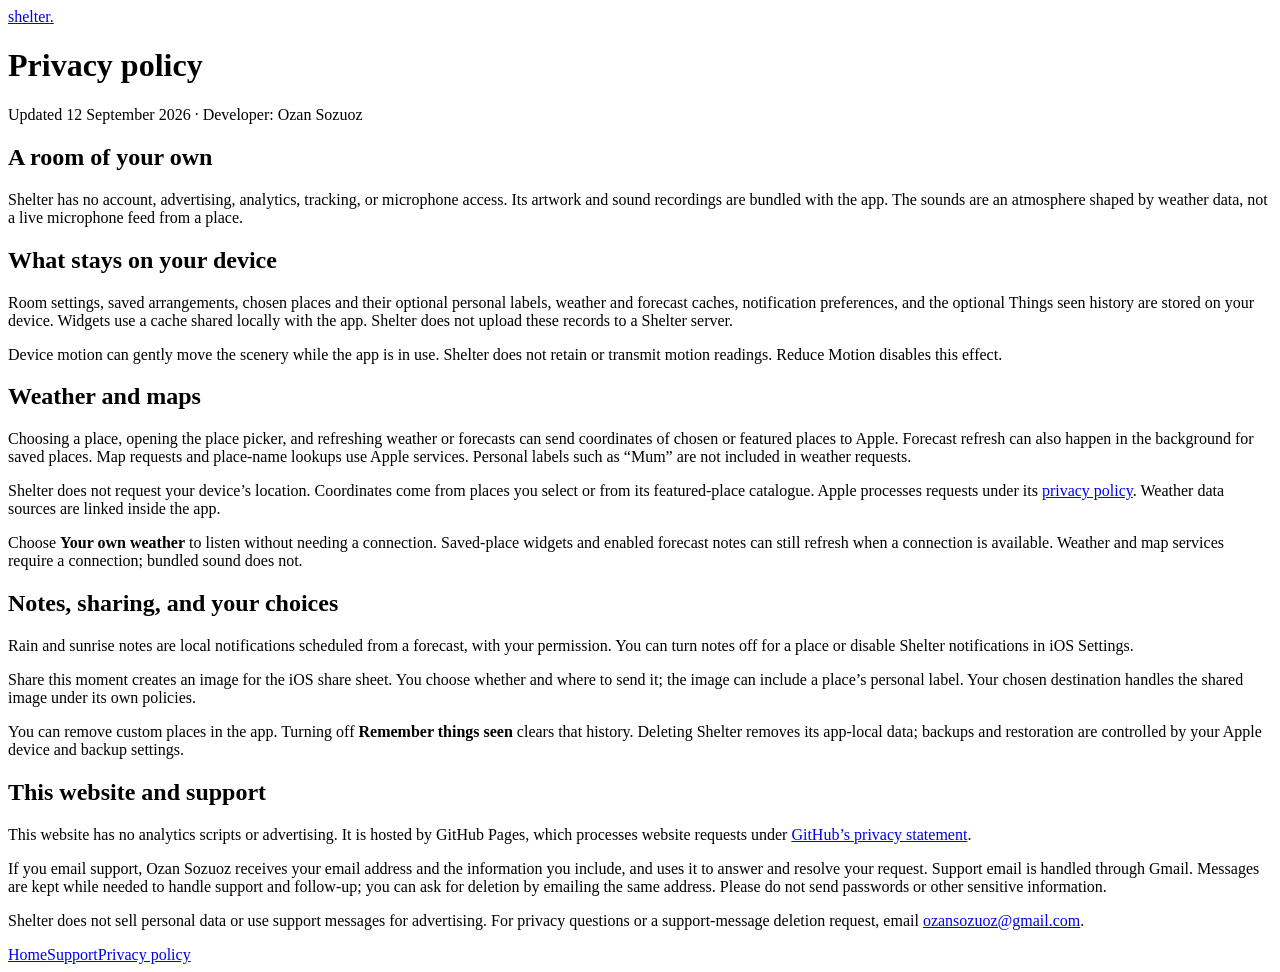
==== privacy.html @ e780f6a1 "Add Shelter privacy.html" ====
<!doctype html>
<html lang="en">
<head>
  <meta charset="utf-8">
  <meta name="viewport" content="width=device-width, initial-scale=1">
  <meta name="description" content="Privacy policy for Shelter, a small illustrated place to hear the weather.">
  <title>Shelter — Privacy policy</title>
  <link rel="stylesheet" href="style.css">
</head>
<body>
<main>
  <a class="wordmark" href="index.html" aria-label="Shelter home">shelter<span>.</span></a>
  <h1>Privacy policy</h1>
<p class="quiet">Updated 12 September 2026 · Developer: Ozan Sozuoz</p>
<h2>A room of your own</h2>
<p>Shelter has no account, advertising, analytics, tracking, or microphone access. Its artwork and sound recordings are bundled with the app. The sounds are an atmosphere shaped by weather data, not a live microphone feed from a place.</p>
<h2>What stays on your device</h2>
<p>Room settings, saved arrangements, chosen places and their optional personal labels, weather and forecast caches, notification preferences, and the optional Things seen history are stored on your device. Widgets use a cache shared locally with the app. Shelter does not upload these records to a Shelter server.</p>
<p>Device motion can gently move the scenery while the app is in use. Shelter does not retain or transmit motion readings. Reduce Motion disables this effect.</p>
<h2>Weather and maps</h2>
<p>Choosing a place, opening the place picker, and refreshing weather or forecasts can send coordinates of chosen or featured places to Apple. Forecast refresh can also happen in the background for saved places. Map requests and place-name lookups use Apple services. Personal labels such as “Mum” are not included in weather requests.</p>
<p>Shelter does not request your device’s location. Coordinates come from places you select or from its featured-place catalogue. Apple processes requests under its <a href="https://www.apple.com/legal/privacy/">privacy policy</a>. Weather data sources are linked inside the app.</p>
<p>Choose <strong>Your own weather</strong> to listen without needing a connection. Saved-place widgets and enabled forecast notes can still refresh when a connection is available. Weather and map services require a connection; bundled sound does not.</p>
<h2>Notes, sharing, and your choices</h2>
<p>Rain and sunrise notes are local notifications scheduled from a forecast, with your permission. You can turn notes off for a place or disable Shelter notifications in iOS Settings.</p>
<p>Share this moment creates an image for the iOS share sheet. You choose whether and where to send it; the image can include a place’s personal label. Your chosen destination handles the shared image under its own policies.</p>
<p>You can remove custom places in the app. Turning off <strong>Remember things seen</strong> clears that history. Deleting Shelter removes its app-local data; backups and restoration are controlled by your Apple device and backup settings.</p>
<h2>This website and support</h2>
<p>This website has no analytics scripts or advertising. It is hosted by GitHub Pages, which processes website requests under <a href="https://docs.github.com/en/site-policy/privacy-policies/github-general-privacy-statement">GitHub’s privacy statement</a>.</p>
<p>If you email support, Ozan Sozuoz receives your email address and the information you include, and uses it to answer and resolve your request. Support email is handled through Gmail. Messages are kept while needed to handle support and follow-up; you can ask for deletion by emailing the same address. Please do not send passwords or other sensitive information.</p>
<p>Shelter does not sell personal data or use support messages for advertising. For privacy questions or a support-message deletion request, email <a href="mailto:ozansozuoz@gmail.com">ozansozuoz@gmail.com</a>.</p>
  <nav aria-label="Information"><a href="index.html">Home</a><a href="support.html">Support</a><a href="privacy.html">Privacy policy</a></nav>
</main>
</body>
</html>
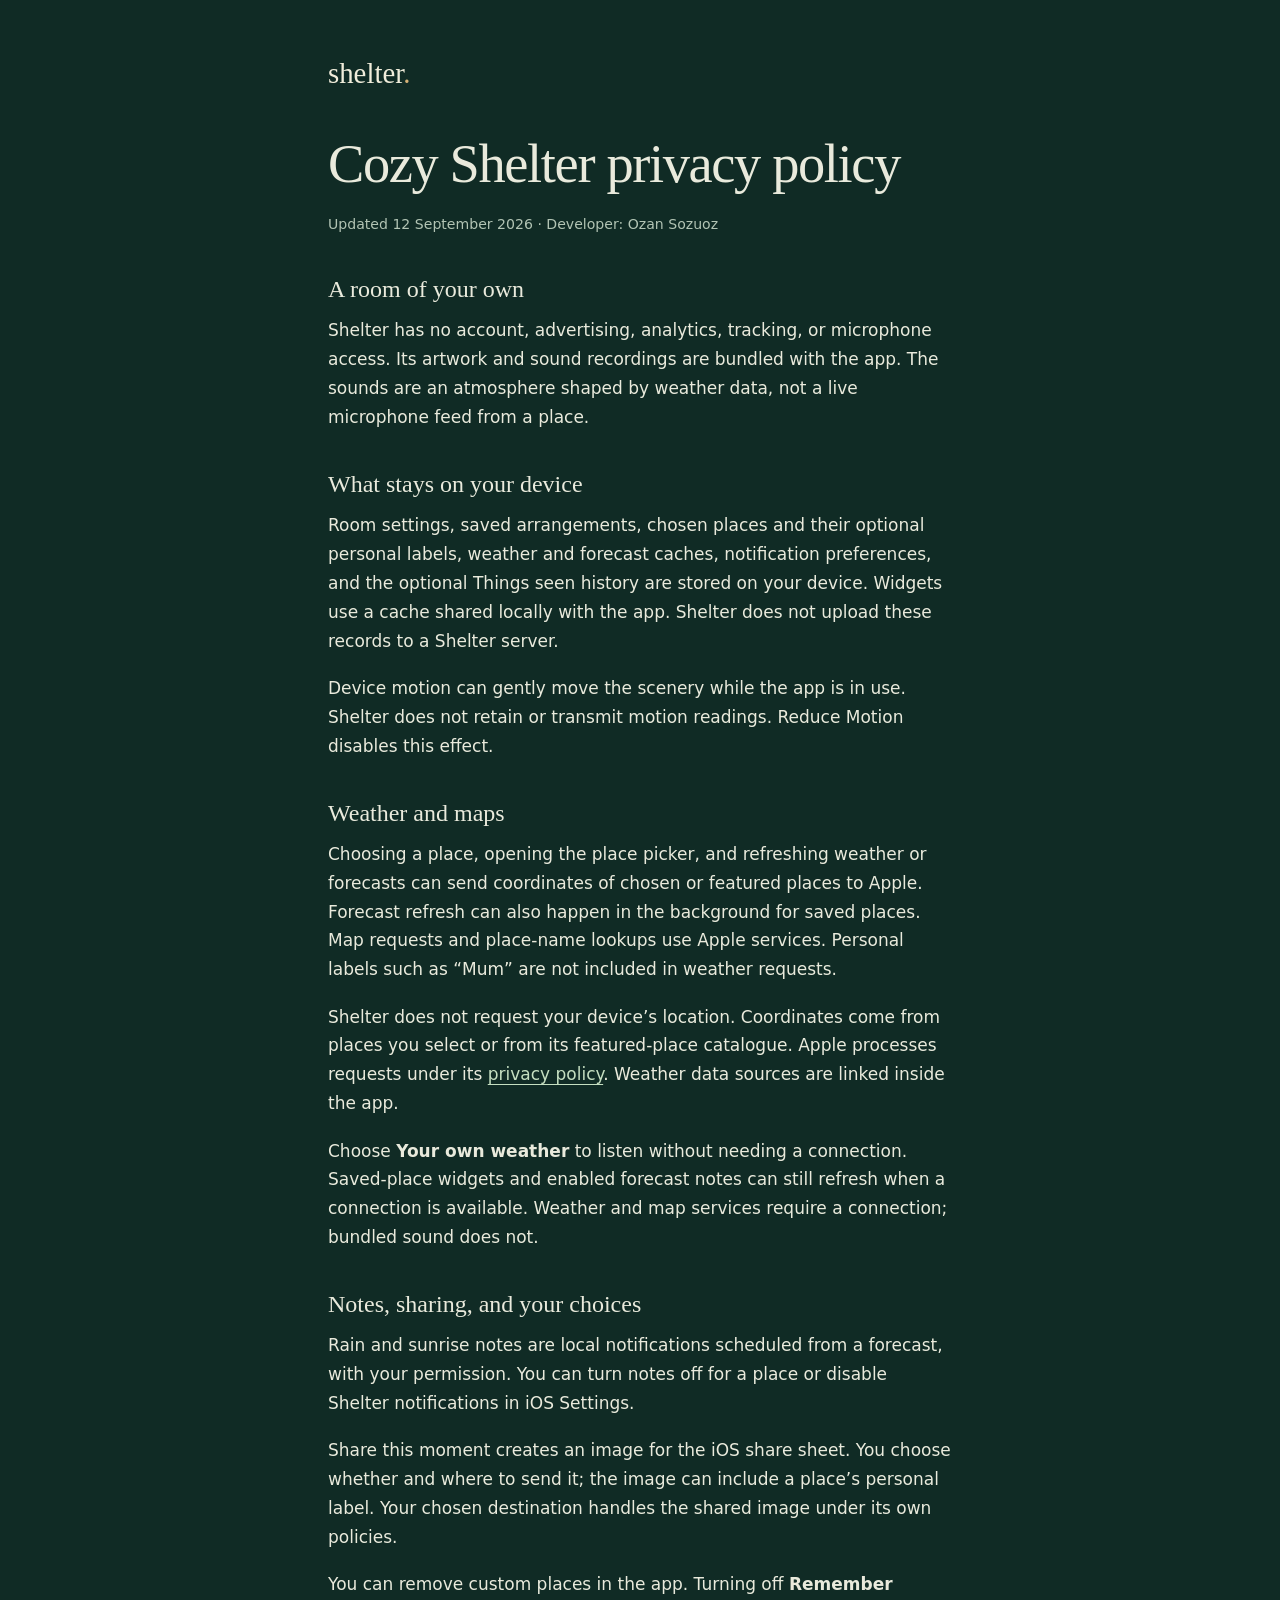
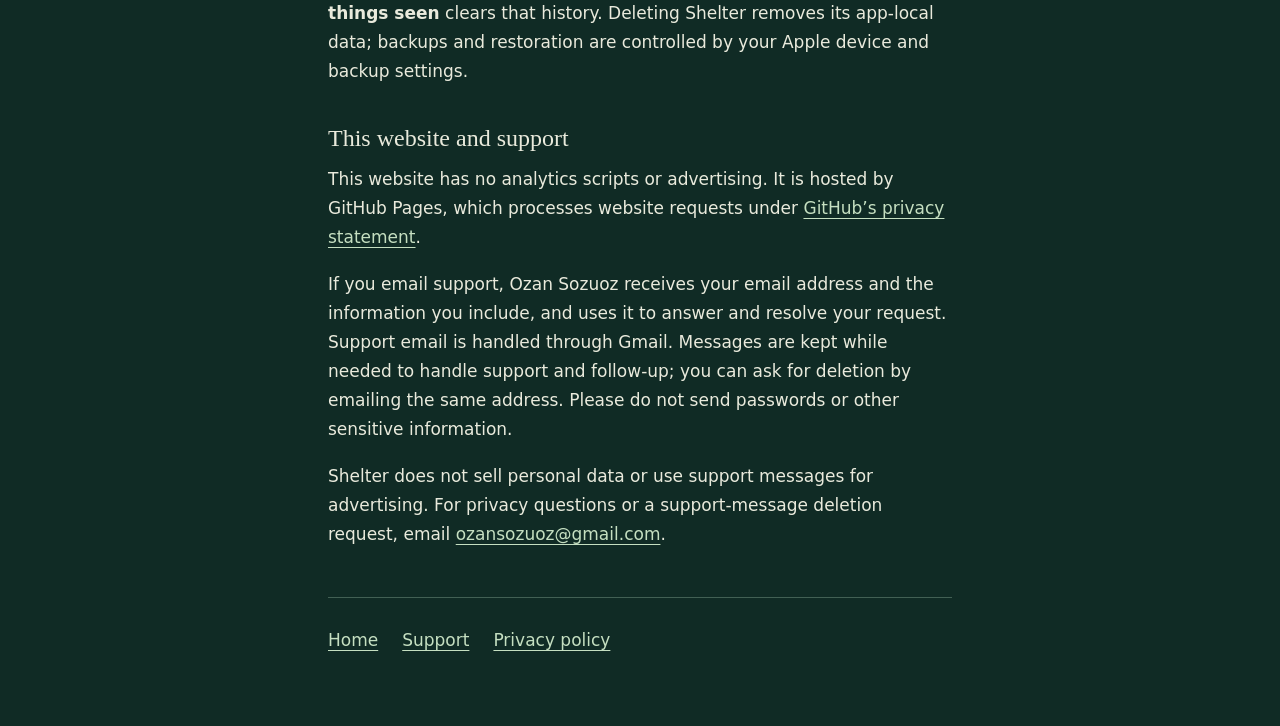
==== commit f24463ae: "Identify Cozy Shelter on privacy.html" ====
--- a/privacy.html
+++ b/privacy.html
@@ -3,14 +3,14 @@
 <head>
   <meta charset="utf-8">
   <meta name="viewport" content="width=device-width, initial-scale=1">
-  <meta name="description" content="Privacy policy for Shelter, a small illustrated place to hear the weather.">
-  <title>Shelter — Privacy policy</title>
+  <meta name="description" content="Privacy policy for Cozy Shelter, a small illustrated place to hear the weather.">
+  <title>Cozy Shelter — Privacy policy</title>
   <link rel="stylesheet" href="style.css">
 </head>
 <body>
 <main>
-  <a class="wordmark" href="index.html" aria-label="Shelter home">shelter<span>.</span></a>
-  <h1>Privacy policy</h1>
+  <a class="wordmark" href="index.html" aria-label="Cozy Shelter home">shelter<span>.</span></a>
+  <h1>Cozy Shelter privacy policy</h1>
 <p class="quiet">Updated 12 September 2026 · Developer: Ozan Sozuoz</p>
 <h2>A room of your own</h2>
 <p>Shelter has no account, advertising, analytics, tracking, or microphone access. Its artwork and sound recordings are bundled with the app. The sounds are an atmosphere shaped by weather data, not a live microphone feed from a place.</p>
--- a/style.css
+++ b/style.css
@@ -0,0 +1,16 @@
+:root { color-scheme: dark; font-family: system-ui, sans-serif; background: #102b25; color: #e9eadc; }
+* { box-sizing: border-box; }
+body { margin: 0; font-size: 17px; line-height: 1.7; }
+main { max-width: 42rem; margin: 0 auto; padding: 3.5rem 1.5rem 4rem; }
+a { color: #c5dfc1; text-underline-offset: .22em; overflow-wrap: anywhere; }
+a:hover { color: #fff; }
+a:focus-visible { outline: 2px solid #d7b276; outline-offset: 5px; }
+h1, h2, .wordmark { font-family: Georgia, serif; font-weight: 400; line-height: 1.2; }
+h1 { font-size: clamp(2.25rem, 8vw, 3.4rem); margin: 2.5rem 0 1rem; letter-spacing: -.025em; }
+h2 { font-size: 1.5rem; margin: 2.4rem 0 .75rem; }
+p { margin: 0 0 1.15rem; }
+.wordmark { font-size: 1.8rem; color: #f0eddb; text-decoration: none; }
+.wordmark span { color: #d7b276; }
+.quiet { color: #b2c4b4; font-size: .88rem; }
+nav { display: flex; flex-wrap: wrap; gap: 1.5rem; margin-top: 3rem; padding-top: 1.25rem; border-top: 1px solid #426054; }
+nav a { padding: .5rem 0; }
